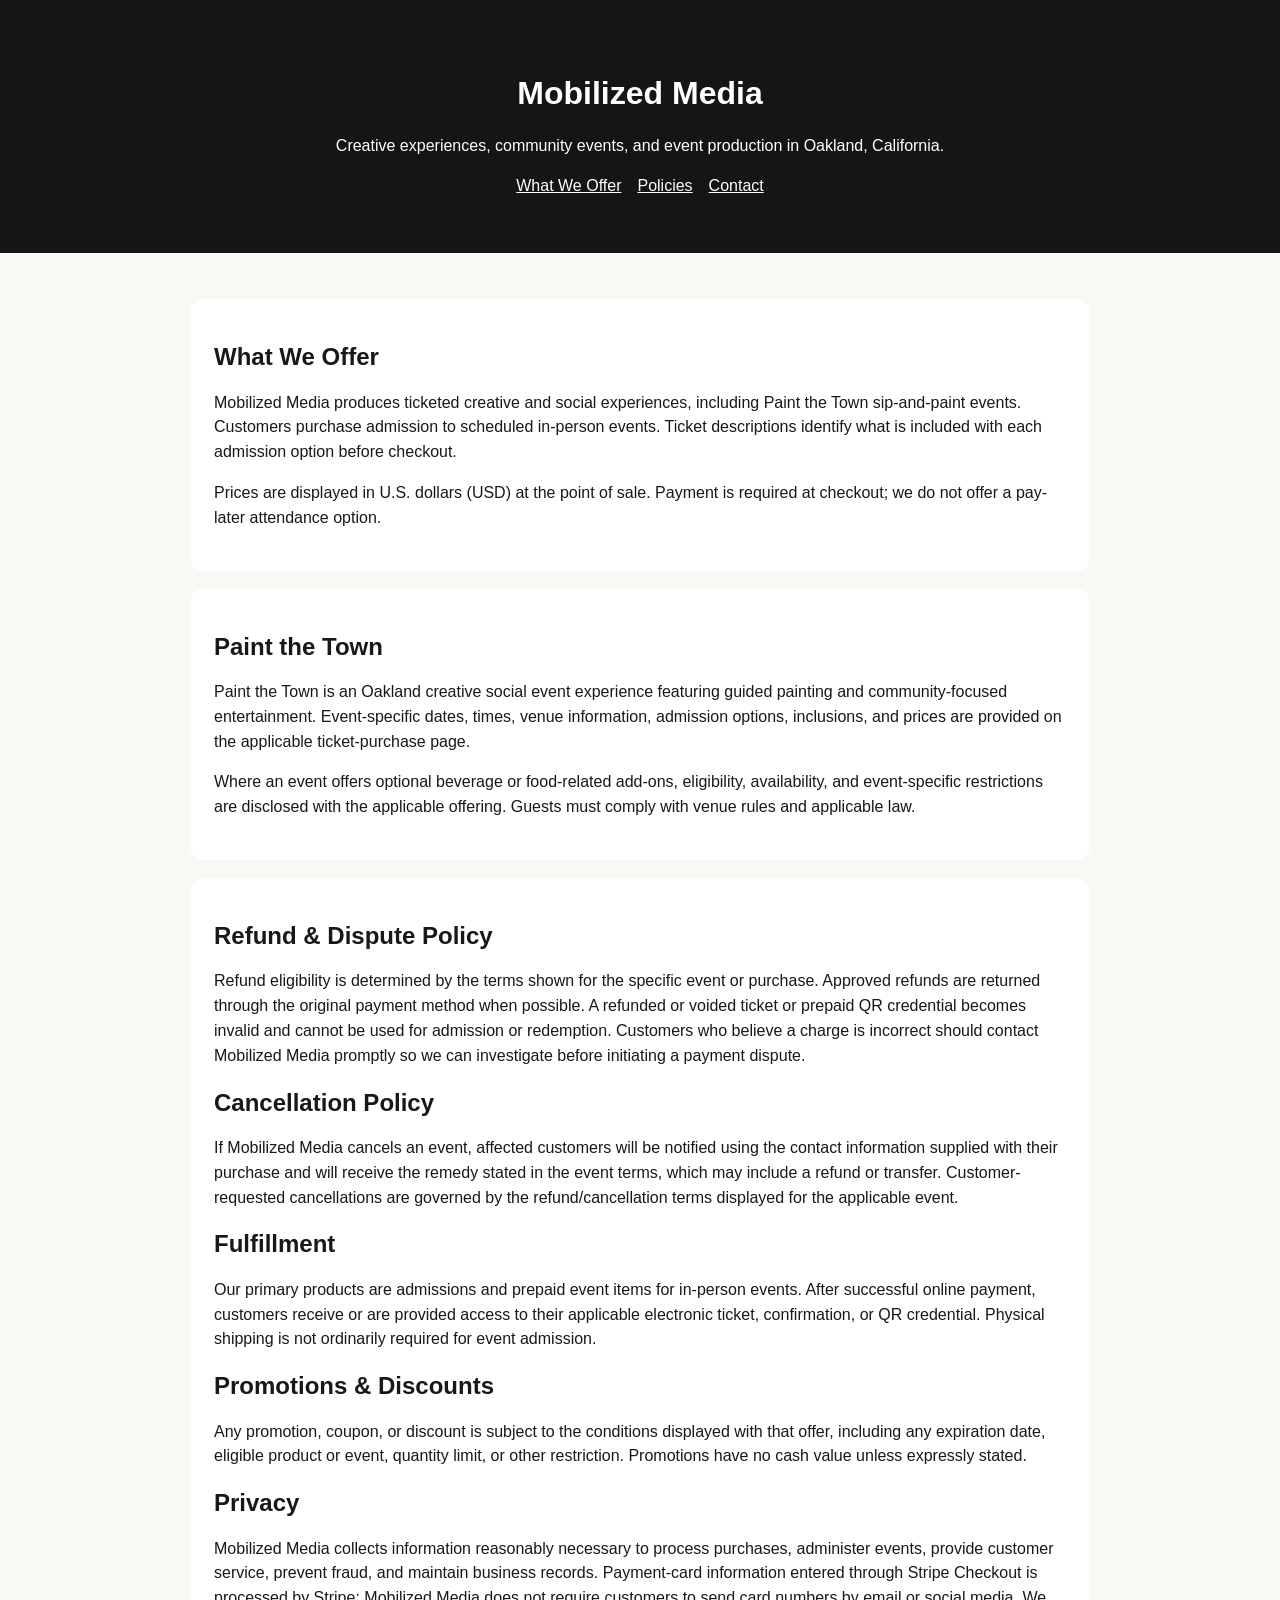
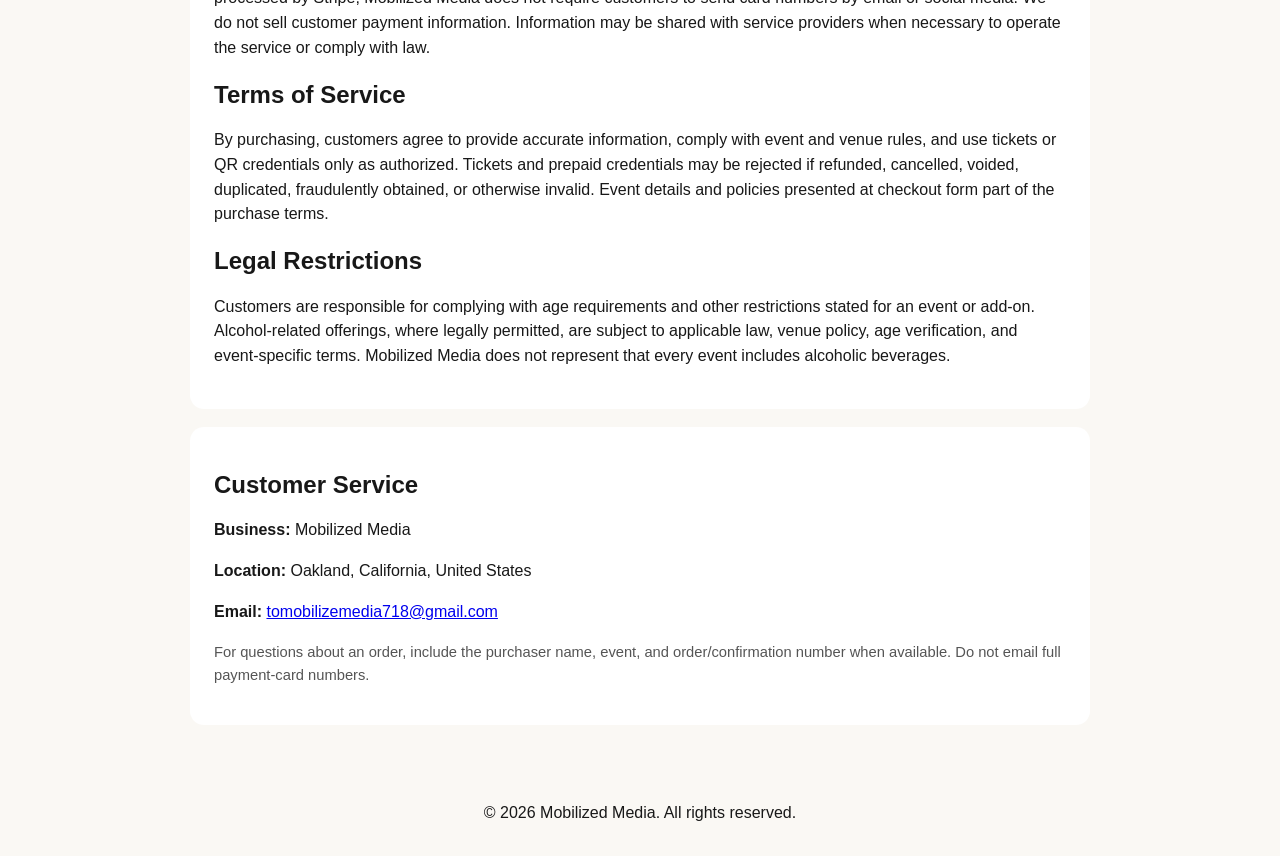
==== business-site/index.html @ fb41efd1 "Create Stripe-ready Mobilized Media business website" ====
<!doctype html><html lang="en"><head><meta charset="utf-8"><meta name="viewport" content="width=device-width,initial-scale=1"><title>Mobilized Media | Oakland Creative Events</title><meta name="description" content="Mobilized Media produces Oakland creative social events including Paint the Town sip and paint experiences."><style>body{font-family:Arial,sans-serif;margin:0;color:#181818;background:#faf8f4;line-height:1.55}header{background:#151515;color:white;padding:54px 22px;text-align:center}main{max-width:900px;margin:auto;padding:28px 20px}.card{background:white;padding:24px;margin:18px 0;border-radius:14px}h1,h2{line-height:1.15}.btn{display:inline-block;background:#111;color:white;padding:12px 18px;border-radius:8px;text-decoration:none}nav a{color:white;margin:0 8px}footer{text-align:center;padding:30px}.small{font-size:.92rem;color:#555}</style></head><body><header><h1>Mobilized Media</h1><p>Creative experiences, community events, and event production in Oakland, California.</p><nav><a href="#services">What We Offer</a><a href="#policies">Policies</a><a href="#contact">Contact</a></nav></header><main><section class="card" id="services"><h2>What We Offer</h2><p>Mobilized Media produces ticketed creative and social experiences, including Paint the Town sip-and-paint events. Customers purchase admission to scheduled in-person events. Ticket descriptions identify what is included with each admission option before checkout.</p><p>Prices are displayed in U.S. dollars (USD) at the point of sale. Payment is required at checkout; we do not offer a pay-later attendance option.</p></section><section class="card"><h2>Paint the Town</h2><p>Paint the Town is an Oakland creative social event experience featuring guided painting and community-focused entertainment. Event-specific dates, times, venue information, admission options, inclusions, and prices are provided on the applicable ticket-purchase page.</p><p>Where an event offers optional beverage or food-related add-ons, eligibility, availability, and event-specific restrictions are disclosed with the applicable offering. Guests must comply with venue rules and applicable law.</p></section><section class="card" id="policies"><h2>Refund & Dispute Policy</h2><p>Refund eligibility is determined by the terms shown for the specific event or purchase. Approved refunds are returned through the original payment method when possible. A refunded or voided ticket or prepaid QR credential becomes invalid and cannot be used for admission or redemption. Customers who believe a charge is incorrect should contact Mobilized Media promptly so we can investigate before initiating a payment dispute.</p><h2>Cancellation Policy</h2><p>If Mobilized Media cancels an event, affected customers will be notified using the contact information supplied with their purchase and will receive the remedy stated in the event terms, which may include a refund or transfer. Customer-requested cancellations are governed by the refund/cancellation terms displayed for the applicable event.</p><h2>Fulfillment</h2><p>Our primary products are admissions and prepaid event items for in-person events. After successful online payment, customers receive or are provided access to their applicable electronic ticket, confirmation, or QR credential. Physical shipping is not ordinarily required for event admission.</p><h2>Promotions & Discounts</h2><p>Any promotion, coupon, or discount is subject to the conditions displayed with that offer, including any expiration date, eligible product or event, quantity limit, or other restriction. Promotions have no cash value unless expressly stated.</p><h2>Privacy</h2><p>Mobilized Media collects information reasonably necessary to process purchases, administer events, provide customer service, prevent fraud, and maintain business records. Payment-card information entered through Stripe Checkout is processed by Stripe; Mobilized Media does not require customers to send card numbers by email or social media. We do not sell customer payment information. Information may be shared with service providers when necessary to operate the service or comply with law.</p><h2>Terms of Service</h2><p>By purchasing, customers agree to provide accurate information, comply with event and venue rules, and use tickets or QR credentials only as authorized. Tickets and prepaid credentials may be rejected if refunded, cancelled, voided, duplicated, fraudulently obtained, or otherwise invalid. Event details and policies presented at checkout form part of the purchase terms.</p><h2>Legal Restrictions</h2><p>Customers are responsible for complying with age requirements and other restrictions stated for an event or add-on. Alcohol-related offerings, where legally permitted, are subject to applicable law, venue policy, age verification, and event-specific terms. Mobilized Media does not represent that every event includes alcoholic beverages.</p></section><section class="card" id="contact"><h2>Customer Service</h2><p><strong>Business:</strong> Mobilized Media</p><p><strong>Location:</strong> Oakland, California, United States</p><p><strong>Email:</strong> <a href="mailto:tomobilizemedia718@gmail.com">tomobilizemedia718@gmail.com</a></p><p class="small">For questions about an order, include the purchaser name, event, and order/confirmation number when available. Do not email full payment-card numbers.</p></section></main><footer>© 2026 Mobilized Media. All rights reserved.</footer></body></html>
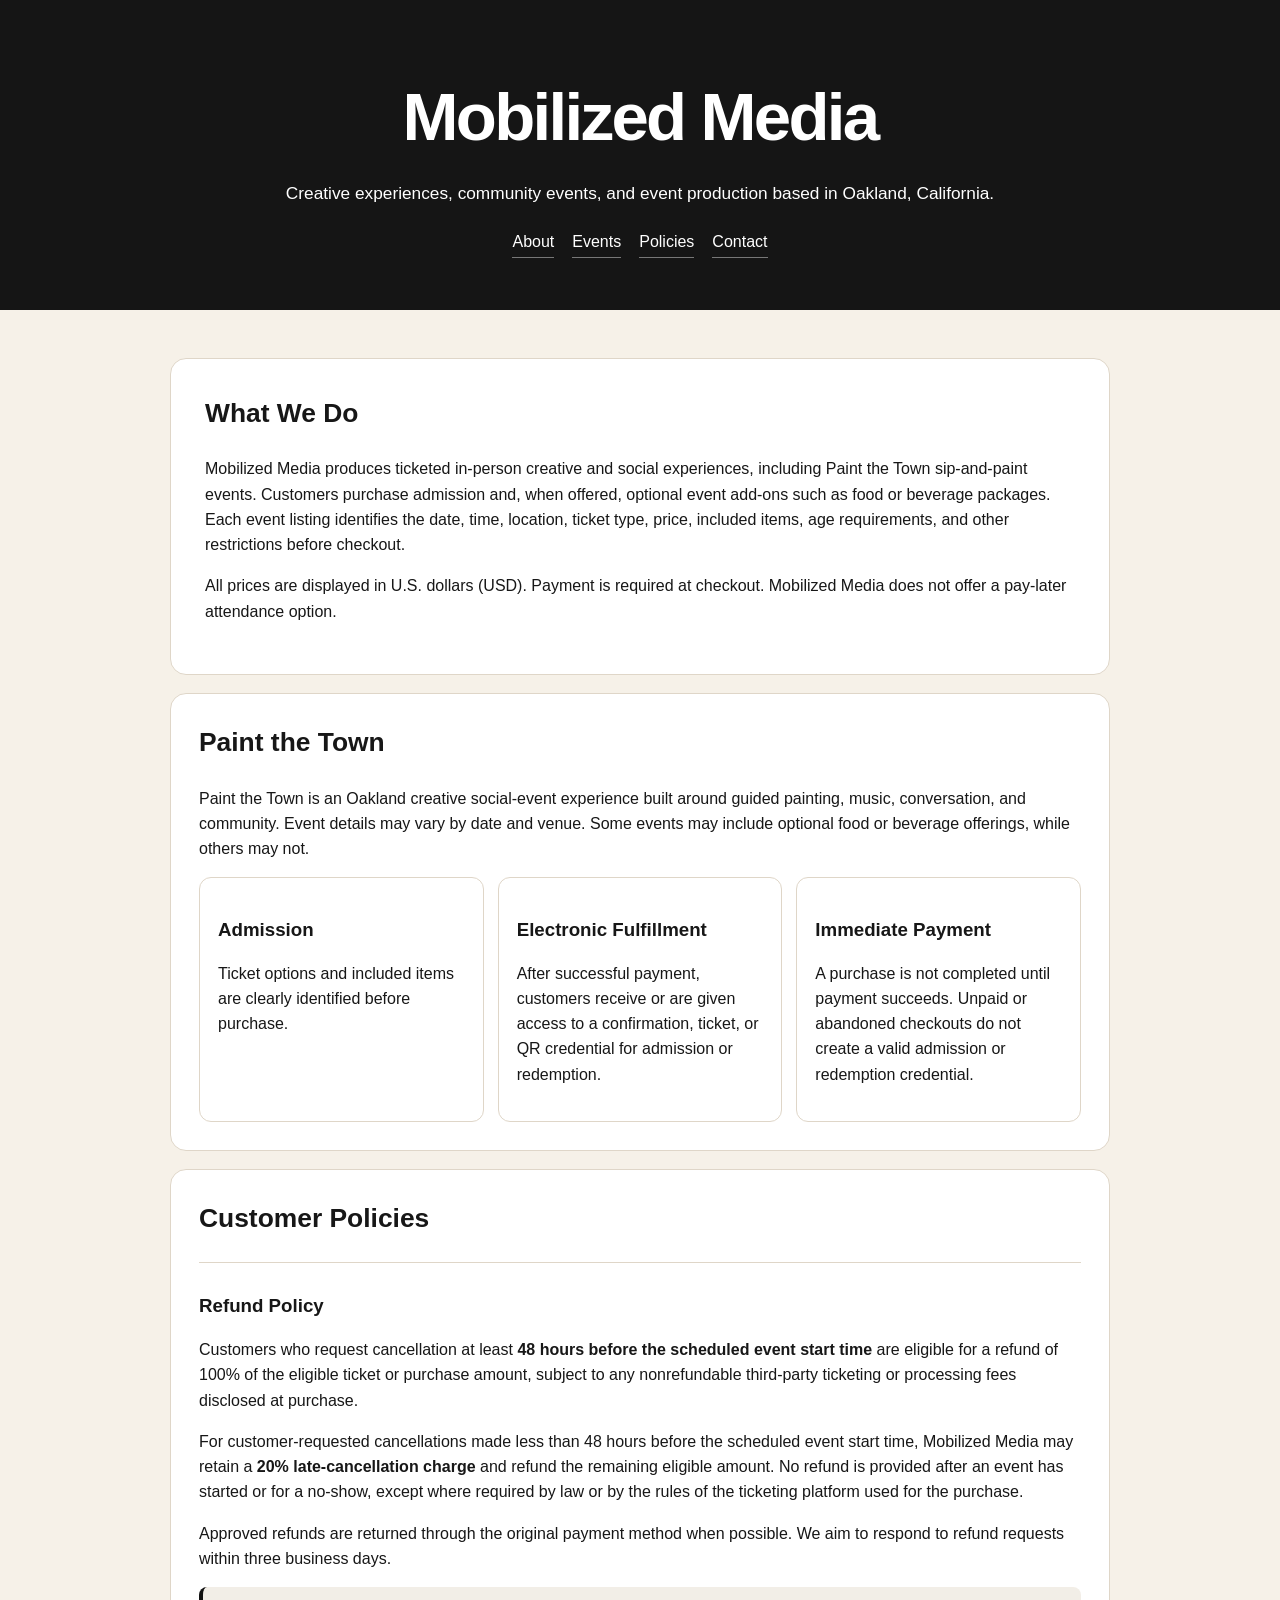
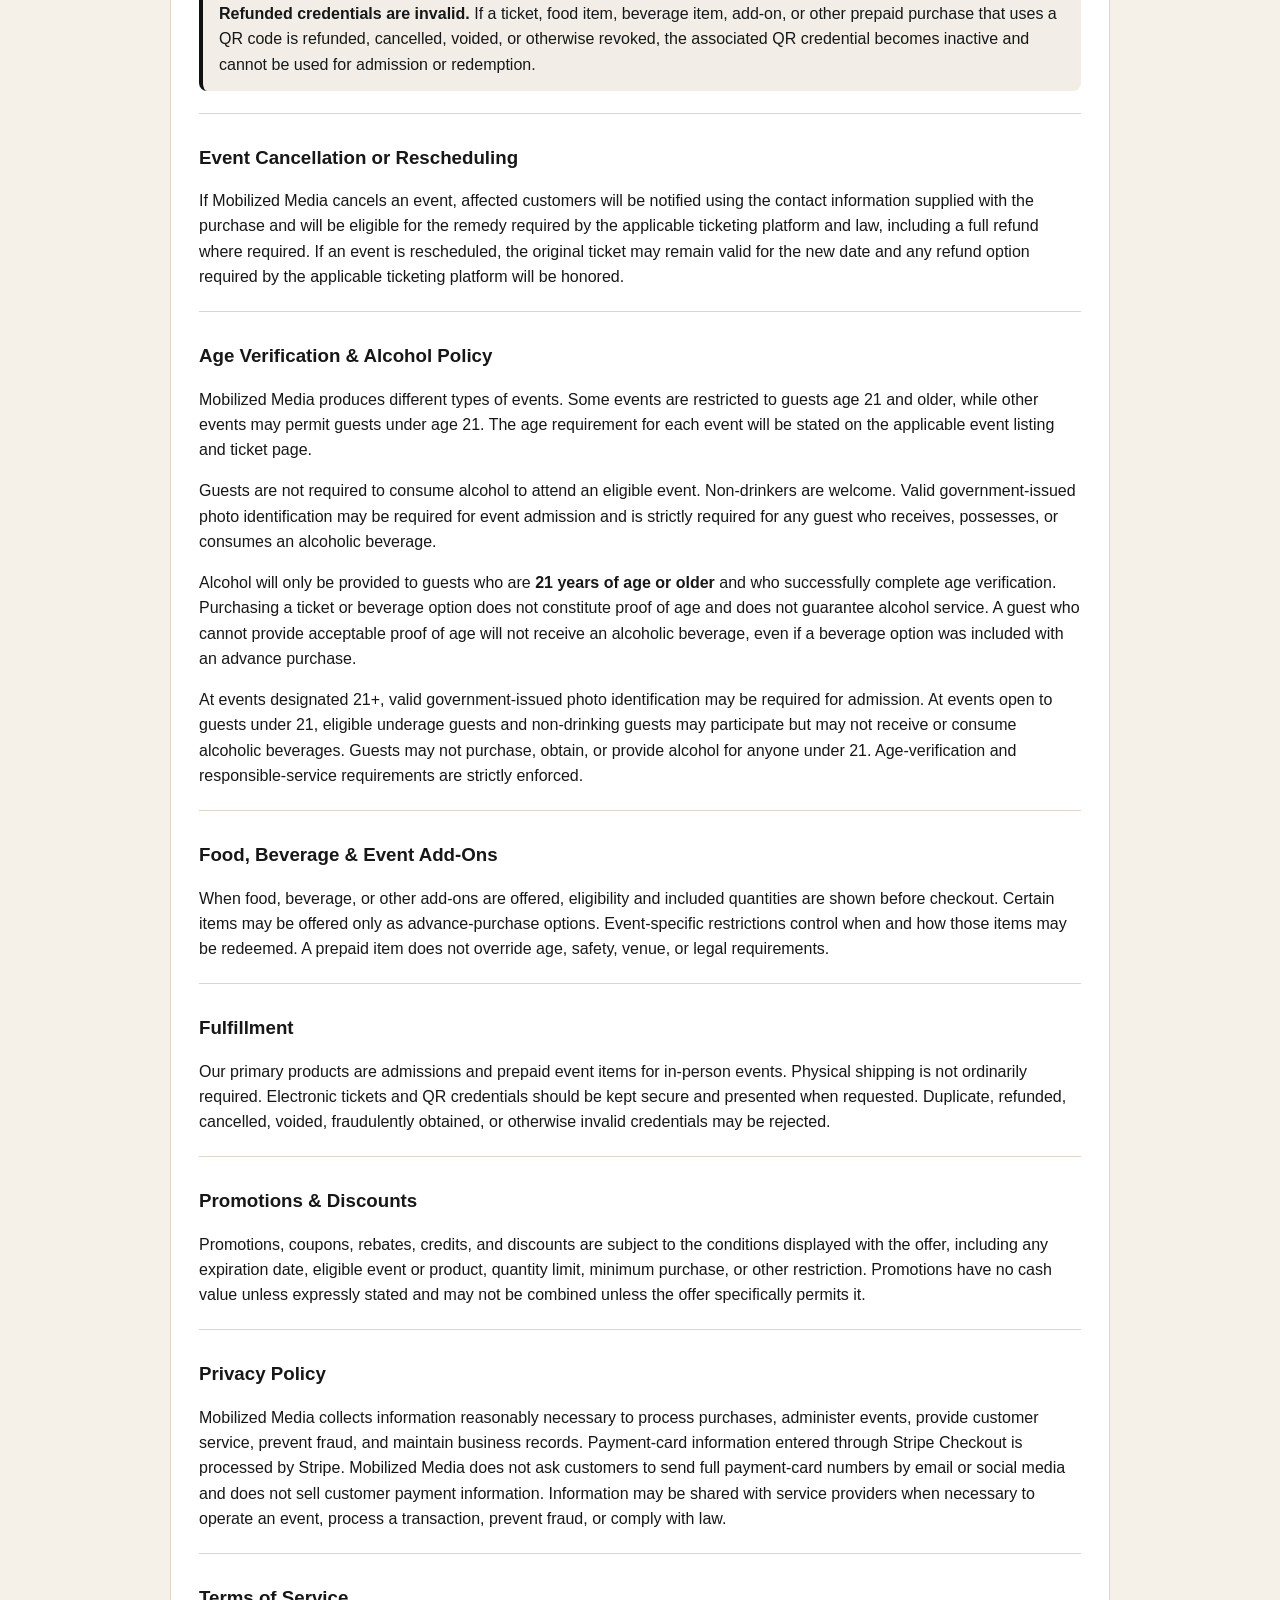
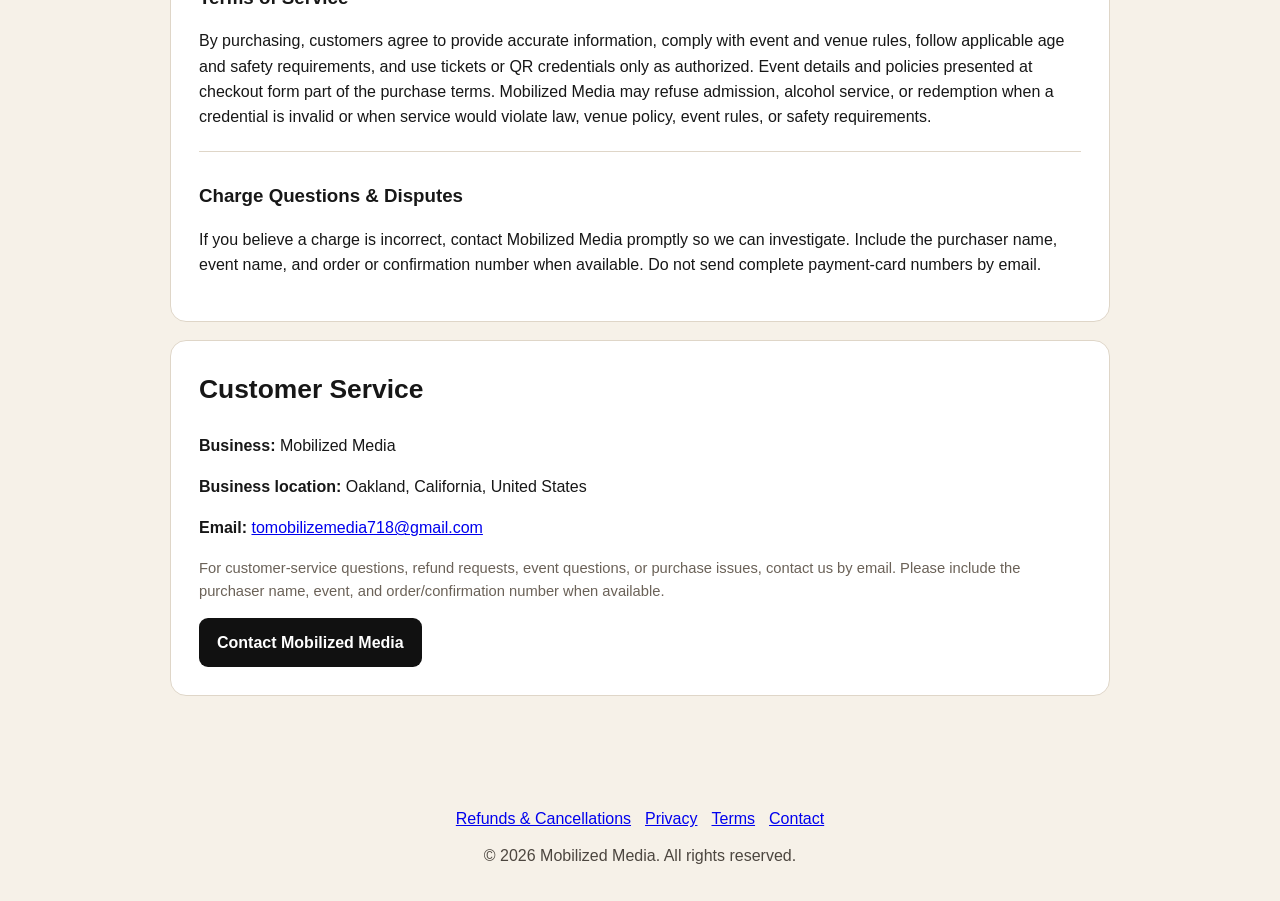
==== commit 0e5e4b9d: "Finalize Stripe-ready Mobilized Media website and policies" ====
--- a/business-site/index.html
+++ b/business-site/index.html
@@ -1 +1,57 @@
-<!doctype html><html lang="en"><head><meta charset="utf-8"><meta name="viewport" content="width=device-width,initial-scale=1"><title>Mobilized Media | Oakland Creative Events</title><meta name="description" content="Mobilized Media produces Oakland creative social events including Paint the Town sip and paint experiences."><style>body{font-family:Arial,sans-serif;margin:0;color:#181818;background:#faf8f4;line-height:1.55}header{background:#151515;color:white;padding:54px 22px;text-align:center}main{max-width:900px;margin:auto;padding:28px 20px}.card{background:white;padding:24px;margin:18px 0;border-radius:14px}h1,h2{line-height:1.15}.btn{display:inline-block;background:#111;color:white;padding:12px 18px;border-radius:8px;text-decoration:none}nav a{color:white;margin:0 8px}footer{text-align:center;padding:30px}.small{font-size:.92rem;color:#555}</style></head><body><header><h1>Mobilized Media</h1><p>Creative experiences, community events, and event production in Oakland, California.</p><nav><a href="#services">What We Offer</a><a href="#policies">Policies</a><a href="#contact">Contact</a></nav></header><main><section class="card" id="services"><h2>What We Offer</h2><p>Mobilized Media produces ticketed creative and social experiences, including Paint the Town sip-and-paint events. Customers purchase admission to scheduled in-person events. Ticket descriptions identify what is included with each admission option before checkout.</p><p>Prices are displayed in U.S. dollars (USD) at the point of sale. Payment is required at checkout; we do not offer a pay-later attendance option.</p></section><section class="card"><h2>Paint the Town</h2><p>Paint the Town is an Oakland creative social event experience featuring guided painting and community-focused entertainment. Event-specific dates, times, venue information, admission options, inclusions, and prices are provided on the applicable ticket-purchase page.</p><p>Where an event offers optional beverage or food-related add-ons, eligibility, availability, and event-specific restrictions are disclosed with the applicable offering. Guests must comply with venue rules and applicable law.</p></section><section class="card" id="policies"><h2>Refund & Dispute Policy</h2><p>Refund eligibility is determined by the terms shown for the specific event or purchase. Approved refunds are returned through the original payment method when possible. A refunded or voided ticket or prepaid QR credential becomes invalid and cannot be used for admission or redemption. Customers who believe a charge is incorrect should contact Mobilized Media promptly so we can investigate before initiating a payment dispute.</p><h2>Cancellation Policy</h2><p>If Mobilized Media cancels an event, affected customers will be notified using the contact information supplied with their purchase and will receive the remedy stated in the event terms, which may include a refund or transfer. Customer-requested cancellations are governed by the refund/cancellation terms displayed for the applicable event.</p><h2>Fulfillment</h2><p>Our primary products are admissions and prepaid event items for in-person events. After successful online payment, customers receive or are provided access to their applicable electronic ticket, confirmation, or QR credential. Physical shipping is not ordinarily required for event admission.</p><h2>Promotions & Discounts</h2><p>Any promotion, coupon, or discount is subject to the conditions displayed with that offer, including any expiration date, eligible product or event, quantity limit, or other restriction. Promotions have no cash value unless expressly stated.</p><h2>Privacy</h2><p>Mobilized Media collects information reasonably necessary to process purchases, administer events, provide customer service, prevent fraud, and maintain business records. Payment-card information entered through Stripe Checkout is processed by Stripe; Mobilized Media does not require customers to send card numbers by email or social media. We do not sell customer payment information. Information may be shared with service providers when necessary to operate the service or comply with law.</p><h2>Terms of Service</h2><p>By purchasing, customers agree to provide accurate information, comply with event and venue rules, and use tickets or QR credentials only as authorized. Tickets and prepaid credentials may be rejected if refunded, cancelled, voided, duplicated, fraudulently obtained, or otherwise invalid. Event details and policies presented at checkout form part of the purchase terms.</p><h2>Legal Restrictions</h2><p>Customers are responsible for complying with age requirements and other restrictions stated for an event or add-on. Alcohol-related offerings, where legally permitted, are subject to applicable law, venue policy, age verification, and event-specific terms. Mobilized Media does not represent that every event includes alcoholic beverages.</p></section><section class="card" id="contact"><h2>Customer Service</h2><p><strong>Business:</strong> Mobilized Media</p><p><strong>Location:</strong> Oakland, California, United States</p><p><strong>Email:</strong> <a href="mailto:tomobilizemedia718@gmail.com">tomobilizemedia718@gmail.com</a></p><p class="small">For questions about an order, include the purchaser name, event, and order/confirmation number when available. Do not email full payment-card numbers.</p></section></main><footer>© 2026 Mobilized Media. All rights reserved.</footer></body></html>+<!doctype html>
+<html lang="en">
+<head>
+<meta charset="utf-8">
+<meta name="viewport" content="width=device-width,initial-scale=1">
+<title>Mobilized Media | Oakland Creative Events</title>
+<meta name="description" content="Mobilized Media produces Oakland creative social events including Paint the Town sip and paint experiences.">
+<style>
+:root{--ink:#171717;--paper:#f6f1e8;--card:#fff;--muted:#6b6258;--line:#dfd6c8;--accent:#111}
+*{box-sizing:border-box}body{font-family:Arial,Helvetica,sans-serif;margin:0;color:var(--ink);background:var(--paper);line-height:1.58}header{background:#151515;color:#fff;padding:64px 22px 52px;text-align:center}header h1{font-size:clamp(2.2rem,7vw,4.2rem);margin:0 0 10px;letter-spacing:-.04em}header p{max-width:720px;margin:0 auto 22px;font-size:1.08rem}nav{display:flex;gap:8px 18px;justify-content:center;flex-wrap:wrap}nav a{color:#fff;text-decoration:none;border-bottom:1px solid #777;padding-bottom:2px}main{max-width:980px;margin:auto;padding:30px 20px 60px}.card{background:var(--card);padding:28px;margin:18px 0;border-radius:16px;border:1px solid var(--line)}.hero-card{padding:34px}h2{font-size:1.65rem;margin-top:0}h3{margin-bottom:6px}.grid{display:grid;grid-template-columns:repeat(auto-fit,minmax(240px,1fr));gap:14px}.mini{border:1px solid var(--line);border-radius:12px;padding:18px;background:#fff}.btn{display:inline-block;background:var(--accent);color:#fff;padding:12px 18px;border-radius:9px;text-decoration:none;font-weight:700}.policy{padding-top:10px;margin-top:22px;border-top:1px solid var(--line)}.small{font-size:.92rem;color:var(--muted)}.notice{background:#f2eee7;border-left:4px solid #111;padding:14px 16px;border-radius:8px}.footer-links{display:flex;gap:14px;justify-content:center;flex-wrap:wrap;margin-bottom:12px}footer{text-align:center;padding:32px 20px;color:#4c463f}@media(max-width:600px){.card{padding:22px}header{padding-top:48px}}
+</style>
+</head>
+<body>
+<header>
+<h1>Mobilized Media</h1>
+<p>Creative experiences, community events, and event production based in Oakland, California.</p>
+<nav><a href="#about">About</a><a href="#events">Events</a><a href="#policies">Policies</a><a href="#contact">Contact</a></nav>
+</header>
+<main>
+<section class="card hero-card" id="about">
+<h2>What We Do</h2>
+<p>Mobilized Media produces ticketed in-person creative and social experiences, including Paint the Town sip-and-paint events. Customers purchase admission and, when offered, optional event add-ons such as food or beverage packages. Each event listing identifies the date, time, location, ticket type, price, included items, age requirements, and other restrictions before checkout.</p>
+<p>All prices are displayed in U.S. dollars (USD). Payment is required at checkout. Mobilized Media does not offer a pay-later attendance option.</p>
+</section>
+<section class="card" id="events">
+<h2>Paint the Town</h2>
+<p>Paint the Town is an Oakland creative social-event experience built around guided painting, music, conversation, and community. Event details may vary by date and venue. Some events may include optional food or beverage offerings, while others may not.</p>
+<div class="grid">
+<div class="mini"><h3>Admission</h3><p>Ticket options and included items are clearly identified before purchase.</p></div>
+<div class="mini"><h3>Electronic Fulfillment</h3><p>After successful payment, customers receive or are given access to a confirmation, ticket, or QR credential for admission or redemption.</p></div>
+<div class="mini"><h3>Immediate Payment</h3><p>A purchase is not completed until payment succeeds. Unpaid or abandoned checkouts do not create a valid admission or redemption credential.</p></div>
+</div>
+</section>
+<section class="card" id="policies">
+<h2>Customer Policies</h2>
+<div class="policy"><h3>Refund Policy</h3><p>Customers who request cancellation at least <strong>48 hours before the scheduled event start time</strong> are eligible for a refund of 100% of the eligible ticket or purchase amount, subject to any nonrefundable third-party ticketing or processing fees disclosed at purchase.</p><p>For customer-requested cancellations made less than 48 hours before the scheduled event start time, Mobilized Media may retain a <strong>20% late-cancellation charge</strong> and refund the remaining eligible amount. No refund is provided after an event has started or for a no-show, except where required by law or by the rules of the ticketing platform used for the purchase.</p><p>Approved refunds are returned through the original payment method when possible. We aim to respond to refund requests within three business days.</p><div class="notice"><strong>Refunded credentials are invalid.</strong> If a ticket, food item, beverage item, add-on, or other prepaid purchase that uses a QR code is refunded, cancelled, voided, or otherwise revoked, the associated QR credential becomes inactive and cannot be used for admission or redemption.</div></div>
+<div class="policy"><h3>Event Cancellation or Rescheduling</h3><p>If Mobilized Media cancels an event, affected customers will be notified using the contact information supplied with the purchase and will be eligible for the remedy required by the applicable ticketing platform and law, including a full refund where required. If an event is rescheduled, the original ticket may remain valid for the new date and any refund option required by the applicable ticketing platform will be honored.</p></div>
+<div class="policy"><h3>Age Verification & Alcohol Policy</h3><p>Mobilized Media produces different types of events. Some events are restricted to guests age 21 and older, while other events may permit guests under age 21. The age requirement for each event will be stated on the applicable event listing and ticket page.</p><p>Guests are not required to consume alcohol to attend an eligible event. Non-drinkers are welcome. Valid government-issued photo identification may be required for event admission and is strictly required for any guest who receives, possesses, or consumes an alcoholic beverage.</p><p>Alcohol will only be provided to guests who are <strong>21 years of age or older</strong> and who successfully complete age verification. Purchasing a ticket or beverage option does not constitute proof of age and does not guarantee alcohol service. A guest who cannot provide acceptable proof of age will not receive an alcoholic beverage, even if a beverage option was included with an advance purchase.</p><p>At events designated 21+, valid government-issued photo identification may be required for admission. At events open to guests under 21, eligible underage guests and non-drinking guests may participate but may not receive or consume alcoholic beverages. Guests may not purchase, obtain, or provide alcohol for anyone under 21. Age-verification and responsible-service requirements are strictly enforced.</p></div>
+<div class="policy"><h3>Food, Beverage & Event Add-Ons</h3><p>When food, beverage, or other add-ons are offered, eligibility and included quantities are shown before checkout. Certain items may be offered only as advance-purchase options. Event-specific restrictions control when and how those items may be redeemed. A prepaid item does not override age, safety, venue, or legal requirements.</p></div>
+<div class="policy"><h3>Fulfillment</h3><p>Our primary products are admissions and prepaid event items for in-person events. Physical shipping is not ordinarily required. Electronic tickets and QR credentials should be kept secure and presented when requested. Duplicate, refunded, cancelled, voided, fraudulently obtained, or otherwise invalid credentials may be rejected.</p></div>
+<div class="policy"><h3>Promotions & Discounts</h3><p>Promotions, coupons, rebates, credits, and discounts are subject to the conditions displayed with the offer, including any expiration date, eligible event or product, quantity limit, minimum purchase, or other restriction. Promotions have no cash value unless expressly stated and may not be combined unless the offer specifically permits it.</p></div>
+<div class="policy"><h3>Privacy Policy</h3><p>Mobilized Media collects information reasonably necessary to process purchases, administer events, provide customer service, prevent fraud, and maintain business records. Payment-card information entered through Stripe Checkout is processed by Stripe. Mobilized Media does not ask customers to send full payment-card numbers by email or social media and does not sell customer payment information. Information may be shared with service providers when necessary to operate an event, process a transaction, prevent fraud, or comply with law.</p></div>
+<div class="policy"><h3>Terms of Service</h3><p>By purchasing, customers agree to provide accurate information, comply with event and venue rules, follow applicable age and safety requirements, and use tickets or QR credentials only as authorized. Event details and policies presented at checkout form part of the purchase terms. Mobilized Media may refuse admission, alcohol service, or redemption when a credential is invalid or when service would violate law, venue policy, event rules, or safety requirements.</p></div>
+<div class="policy"><h3>Charge Questions & Disputes</h3><p>If you believe a charge is incorrect, contact Mobilized Media promptly so we can investigate. Include the purchaser name, event name, and order or confirmation number when available. Do not send complete payment-card numbers by email.</p></div>
+</section>
+<section class="card" id="contact">
+<h2>Customer Service</h2>
+<p><strong>Business:</strong> Mobilized Media</p>
+<p><strong>Business location:</strong> Oakland, California, United States</p>
+<p><strong>Email:</strong> <a href="mailto:tomobilizemedia718@gmail.com">tomobilizemedia718@gmail.com</a></p>
+<p class="small">For customer-service questions, refund requests, event questions, or purchase issues, contact us by email. Please include the purchaser name, event, and order/confirmation number when available.</p>
+<a class="btn" href="mailto:tomobilizemedia718@gmail.com">Contact Mobilized Media</a>
+</section>
+</main>
+<footer><div class="footer-links"><a href="#policies">Refunds & Cancellations</a><a href="#policies">Privacy</a><a href="#policies">Terms</a><a href="#contact">Contact</a></div>© 2026 Mobilized Media. All rights reserved.</footer>
+</body>
+</html>
